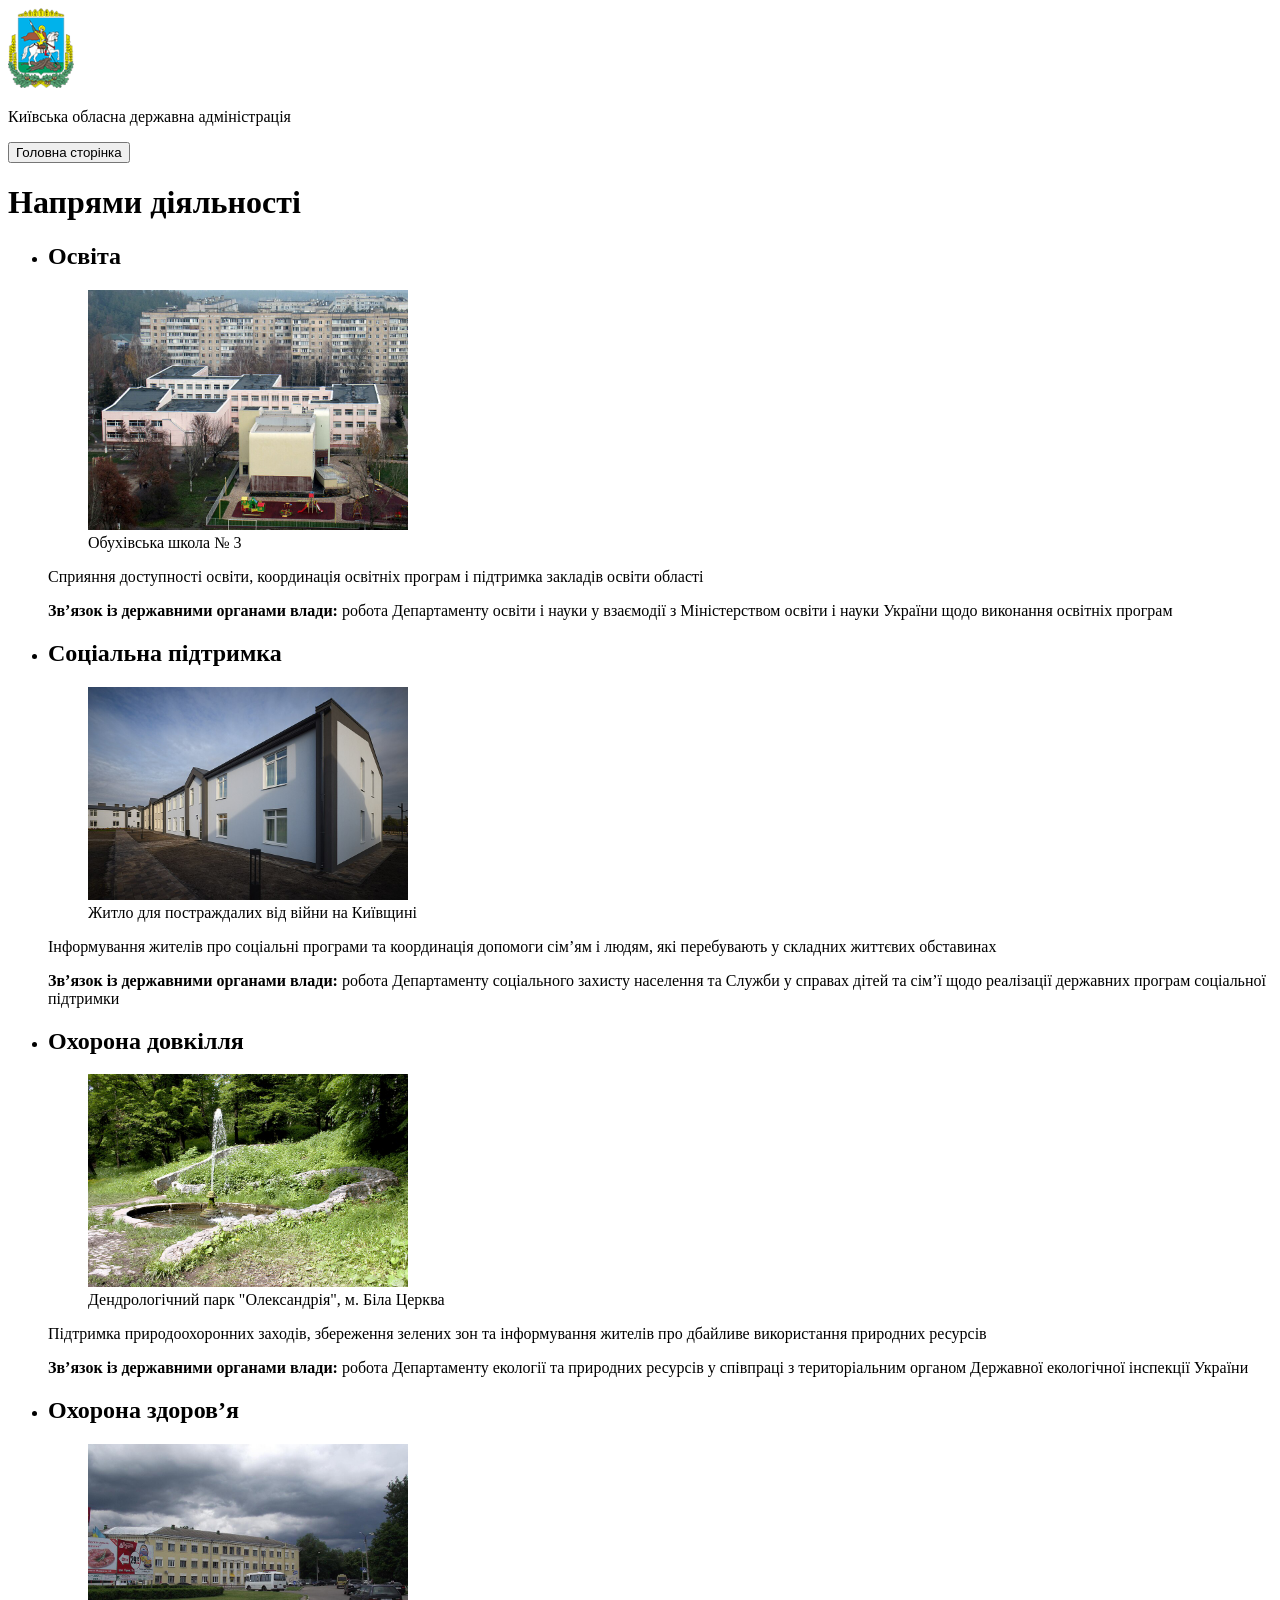
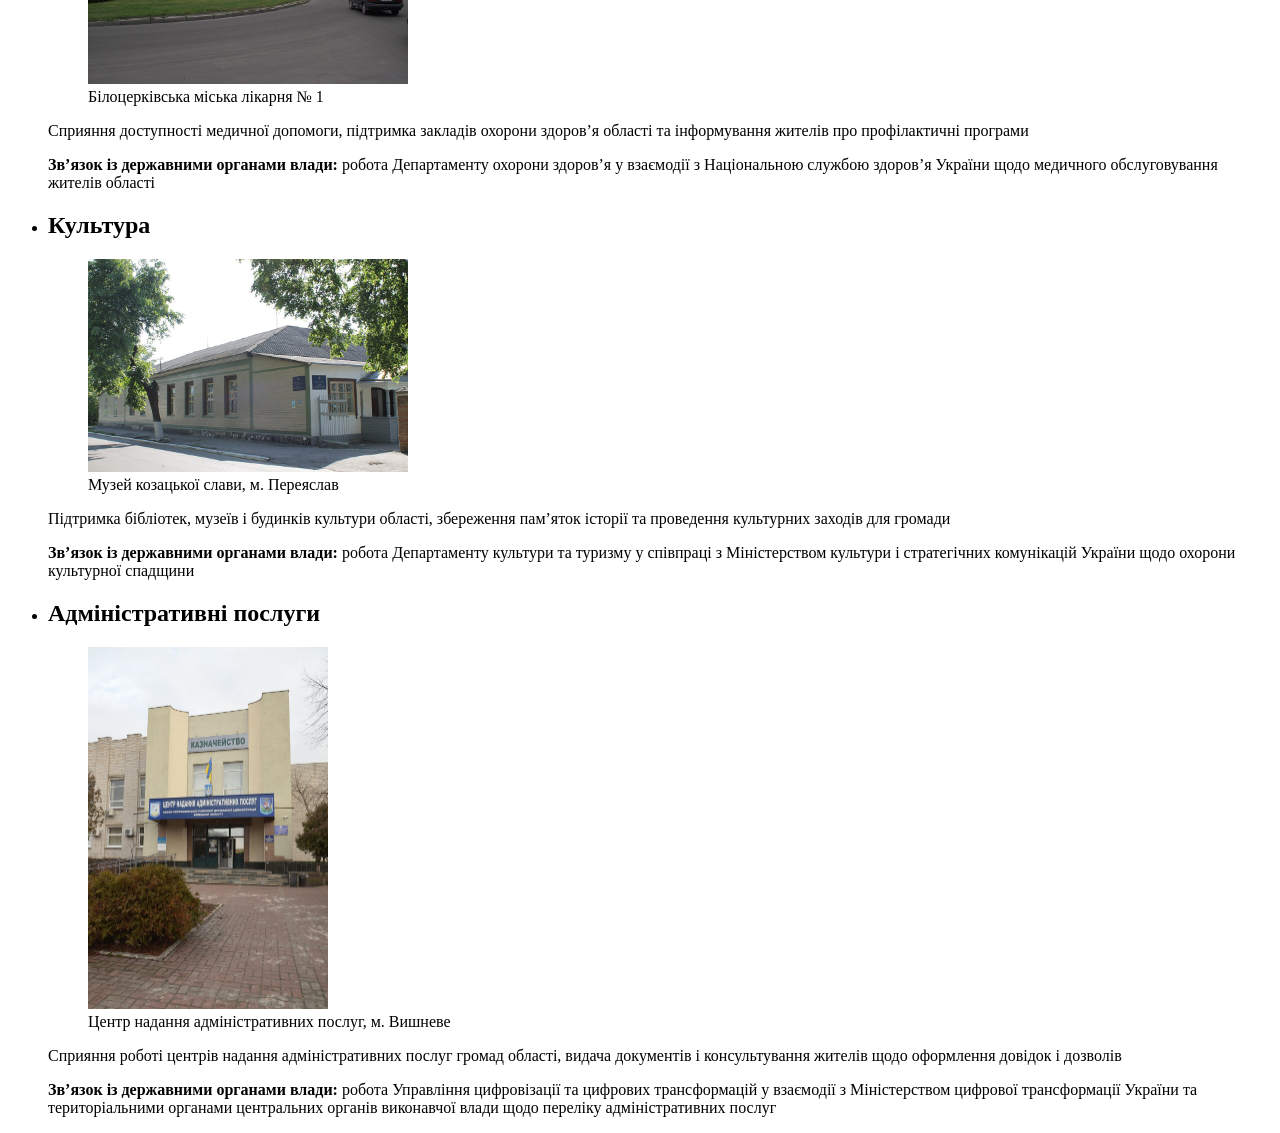
==== activities.html @ e3e4bb05 "lab 1: HTML markup" ====
<!DOCTYPE html>
<html lang="uk">
<head>
    <meta charset="UTF-8">
    <meta name="viewport" content="width=device-width, initial-scale=1">
    <title>Напрями діяльності - Київська обласна державна адміністрація</title>
    <link rel="icon" href="images/logo.png" type="image/png">
</head>
<body>
    <header>
        <img src="images/logo.png" alt="Герб Київської області" width="66" height="80">
        <p>Київська обласна державна адміністрація</p>
        <nav aria-label="Повернення на головну сторінку">
            <form action="index.html" method="get">
                <button type="submit">Головна сторінка</button>
            </form>
        </nav>
    </header>

    <main>
        <h1>Напрями діяльності</h1>
        <ul>
            <li>
                <article>
                    <h2>Освіта</h2>
                    <figure>
                        <img src="images/education.jpg" alt="Будівля школи № 3 у місті Обухові" width="320" height="240">
                        <figcaption>Обухівська школа № 3</figcaption>
                    </figure>
                    <p>Сприяння доступності освіти, координація освітніх програм і підтримка закладів освіти області</p>
                    <p><b>Зв’язок із державними органами влади:</b> робота Департаменту освіти і науки у взаємодії з Міністерством освіти і науки України щодо виконання освітніх програм</p>
                </article>
            </li>
            <li>
                <article>
                    <h2>Соціальна підтримка</h2>
                    <figure>
                        <img src="images/social.jpg" alt="Нові житлові будинки для людей, які втратили домівки через війну" width="320" height="213">
                        <figcaption>Житло для постраждалих від війни на Київщині</figcaption>
                    </figure>
                    <p>Інформування жителів про соціальні програми та координація допомоги сім’ям і людям, які перебувають у складних життєвих обставинах</p>
                    <p><b>Зв’язок із державними органами влади:</b> робота Департаменту соціального захисту населення та Служби у справах дітей та сім’ї щодо реалізації державних програм соціальної підтримки</p>
                </article>
            </li>
            <li>
                <article>
                    <h2>Охорона довкілля</h2>
                    <figure>
                        <img src="images/environment.jpg" alt="Фонтан серед дерев у дендропарку &quot;Олександрія&quot;" width="320" height="213">
                        <figcaption>Дендрологічний парк "Олександрія", м. Біла Церква</figcaption>
                    </figure>
                    <p>Підтримка природоохоронних заходів, збереження зелених зон та інформування жителів про дбайливе використання природних ресурсів</p>
                    <p><b>Зв’язок із державними органами влади:</b> робота Департаменту екології та природних ресурсів у співпраці з територіальним органом Державної екологічної інспекції України</p>
                </article>
            </li>
            <li>
                <article>
                    <h2>Охорона здоров’я</h2>
                    <figure>
                        <img src="images/health.jpg" alt="Будівля міської лікарні № 1 у Білій Церкві" width="320" height="240">
                        <figcaption>Білоцерківська міська лікарня № 1</figcaption>
                    </figure>
                    <p>Сприяння доступності медичної допомоги, підтримка закладів охорони здоров’я області та інформування жителів про профілактичні програми</p>
                    <p><b>Зв’язок із державними органами влади:</b> робота Департаменту охорони здоров’я у взаємодії з Національною службою здоров’я України щодо медичного обслуговування жителів області</p>
                </article>
            </li>
            <li>
                <article>
                    <h2>Культура</h2>
                    <figure>
                        <img src="images/culture.jpg" alt="Будівля музею козацької слави в Переяславі" width="320" height="213">
                        <figcaption>Музей козацької слави, м. Переяслав</figcaption>
                    </figure>
                    <p>Підтримка бібліотек, музеїв і будинків культури області, збереження пам’яток історії та проведення культурних заходів для громади</p>
                    <p><b>Зв’язок із державними органами влади:</b> робота Департаменту культури та туризму у співпраці з Міністерством культури і стратегічних комунікацій України щодо охорони культурної спадщини</p>
                </article>
            </li>
            <li>
                <article>
                    <h2>Адміністративні послуги</h2>
                    <figure>
                        <img src="images/services.jpg" alt="Вхід до центру надання адміністративних послуг у Вишневому" width="240" height="362">
                        <figcaption>Центр надання адміністративних послуг, м. Вишневе</figcaption>
                    </figure>
                    <p>Сприяння роботі центрів надання адміністративних послуг громад області, видача документів і консультування жителів щодо оформлення довідок і дозволів</p>
                    <p><b>Зв’язок із державними органами влади:</b> робота Управління цифровізації та цифрових трансформацій у взаємодії з Міністерством цифрової трансформації України та територіальними органами центральних органів виконавчої влади щодо переліку адміністративних послуг</p>
                </article>
            </li>
        </ul>
    </main>
</body>
</html>
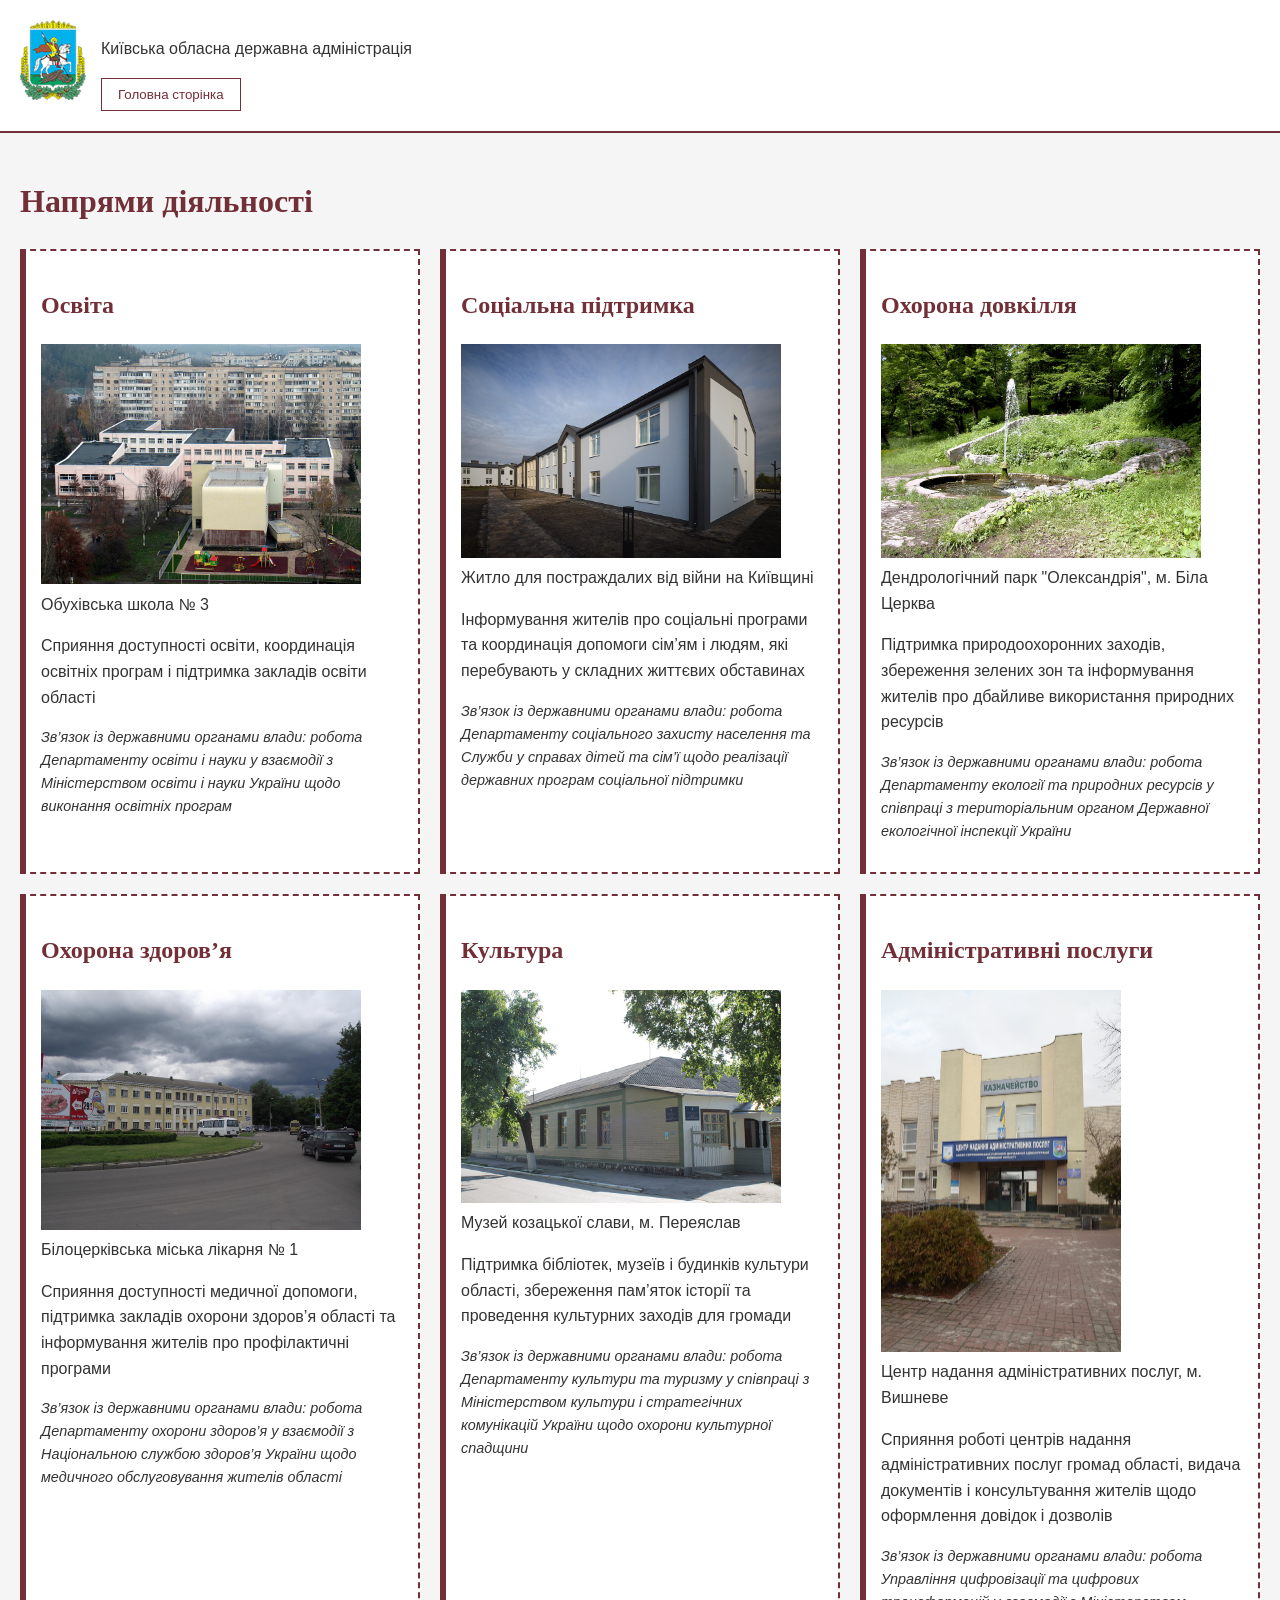
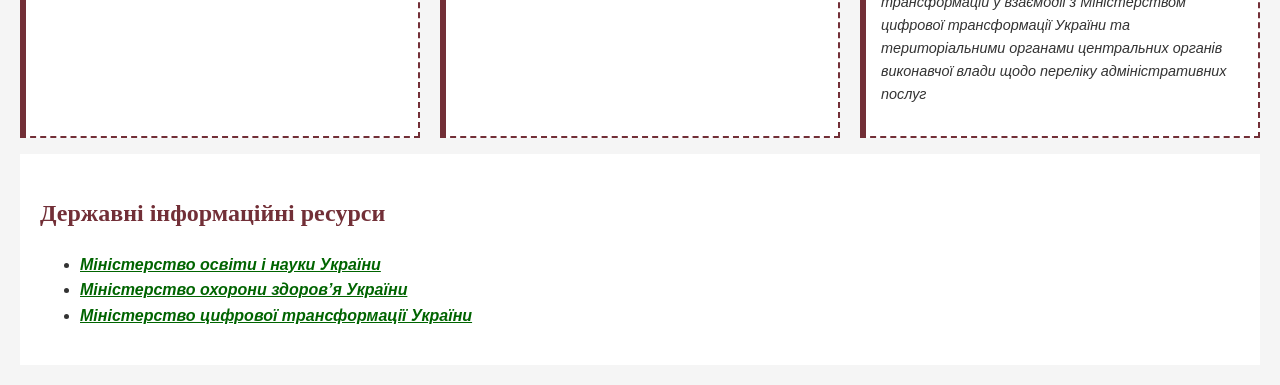
==== commit 9a8bf41c: "lab 2: CSS styling" ====
--- a/activities.html
+++ b/activities.html
@@ -5,8 +5,9 @@
     <meta name="viewport" content="width=device-width, initial-scale=1">
     <title>Напрями діяльності - Київська обласна державна адміністрація</title>
     <link rel="icon" href="images/logo.png" type="image/png">
+    <link rel="stylesheet" href="styles.css">
 </head>
-<body>
+<body class="activities">
     <header>
         <img src="images/logo.png" alt="Герб Київської області" width="66" height="80">
         <p>Київська обласна державна адміністрація</p>
@@ -19,7 +20,7 @@
 
     <main>
         <h1>Напрями діяльності</h1>
-        <ul>
+        <ul class="directions">
             <li>
                 <article>
                     <h2>Освіта</h2>
@@ -28,7 +29,7 @@
                         <figcaption>Обухівська школа № 3</figcaption>
                     </figure>
                     <p>Сприяння доступності освіти, координація освітніх програм і підтримка закладів освіти області</p>
-                    <p><b>Зв’язок із державними органами влади:</b> робота Департаменту освіти і науки у взаємодії з Міністерством освіти і науки України щодо виконання освітніх програм</p>
+                    <p class="gov">Зв’язок із державними органами влади: робота Департаменту освіти і науки у взаємодії з Міністерством освіти і науки України щодо виконання освітніх програм</p>
                 </article>
             </li>
             <li>
@@ -39,7 +40,7 @@
                         <figcaption>Житло для постраждалих від війни на Київщині</figcaption>
                     </figure>
                     <p>Інформування жителів про соціальні програми та координація допомоги сім’ям і людям, які перебувають у складних життєвих обставинах</p>
-                    <p><b>Зв’язок із державними органами влади:</b> робота Департаменту соціального захисту населення та Служби у справах дітей та сім’ї щодо реалізації державних програм соціальної підтримки</p>
+                    <p class="gov">Зв’язок із державними органами влади: робота Департаменту соціального захисту населення та Служби у справах дітей та сім’ї щодо реалізації державних програм соціальної підтримки</p>
                 </article>
             </li>
             <li>
@@ -50,7 +51,7 @@
                         <figcaption>Дендрологічний парк "Олександрія", м. Біла Церква</figcaption>
                     </figure>
                     <p>Підтримка природоохоронних заходів, збереження зелених зон та інформування жителів про дбайливе використання природних ресурсів</p>
-                    <p><b>Зв’язок із державними органами влади:</b> робота Департаменту екології та природних ресурсів у співпраці з територіальним органом Державної екологічної інспекції України</p>
+                    <p class="gov">Зв’язок із державними органами влади: робота Департаменту екології та природних ресурсів у співпраці з територіальним органом Державної екологічної інспекції України</p>
                 </article>
             </li>
             <li>
@@ -61,7 +62,7 @@
                         <figcaption>Білоцерківська міська лікарня № 1</figcaption>
                     </figure>
                     <p>Сприяння доступності медичної допомоги, підтримка закладів охорони здоров’я області та інформування жителів про профілактичні програми</p>
-                    <p><b>Зв’язок із державними органами влади:</b> робота Департаменту охорони здоров’я у взаємодії з Національною службою здоров’я України щодо медичного обслуговування жителів області</p>
+                    <p class="gov">Зв’язок із державними органами влади: робота Департаменту охорони здоров’я у взаємодії з Національною службою здоров’я України щодо медичного обслуговування жителів області</p>
                 </article>
             </li>
             <li>
@@ -72,7 +73,7 @@
                         <figcaption>Музей козацької слави, м. Переяслав</figcaption>
                     </figure>
                     <p>Підтримка бібліотек, музеїв і будинків культури області, збереження пам’яток історії та проведення культурних заходів для громади</p>
-                    <p><b>Зв’язок із державними органами влади:</b> робота Департаменту культури та туризму у співпраці з Міністерством культури і стратегічних комунікацій України щодо охорони культурної спадщини</p>
+                    <p class="gov">Зв’язок із державними органами влади: робота Департаменту культури та туризму у співпраці з Міністерством культури і стратегічних комунікацій України щодо охорони культурної спадщини</p>
                 </article>
             </li>
             <li>
@@ -83,10 +84,19 @@
                         <figcaption>Центр надання адміністративних послуг, м. Вишневе</figcaption>
                     </figure>
                     <p>Сприяння роботі центрів надання адміністративних послуг громад області, видача документів і консультування жителів щодо оформлення довідок і дозволів</p>
-                    <p><b>Зв’язок із державними органами влади:</b> робота Управління цифровізації та цифрових трансформацій у взаємодії з Міністерством цифрової трансформації України та територіальними органами центральних органів виконавчої влади щодо переліку адміністративних послуг</p>
+                    <p class="gov">Зв’язок із державними органами влади: робота Управління цифровізації та цифрових трансформацій у взаємодії з Міністерством цифрової трансформації України та територіальними органами центральних органів виконавчої влади щодо переліку адміністративних послуг</p>
                 </article>
             </li>
         </ul>
+
+        <aside>
+            <h2>Державні інформаційні ресурси</h2>
+            <ul>
+                <li><a href="https://mon.gov.ua/" target="_blank" rel="noopener noreferrer">Міністерство освіти і науки України</a></li>
+                <li><a href="https://moz.gov.ua/" target="_blank" rel="noopener noreferrer">Міністерство охорони здоров’я України</a></li>
+                <li><a href="https://thedigital.gov.ua/" target="_blank" rel="noopener noreferrer">Міністерство цифрової трансформації України</a></li>
+            </ul>
+        </aside>
     </main>
 </body>
-</html>+</html>
--- a/styles.css
+++ b/styles.css
@@ -0,0 +1,140 @@
+body {
+    margin: 0;
+    padding: 20px;
+    background: rgb(245, 245, 245);
+    color: hsl(0, 0%, 20%);
+    font-family: "Segoe UI", Arial, sans-serif;
+    line-height: 1.6;
+}
+h1, h2, h3, caption {
+    font-family: Georgia, "Times New Roman", serif;
+    color: #722f37;
+}
+header {
+    background: white;
+    padding: 20px;
+    border-bottom: 2px solid #722f37;
+}
+header img {
+    float: left;
+    margin-right: 15px;
+}
+header h1 {
+    margin: 0;
+}
+nav form {
+    display: inline;
+}
+button {
+    background: white;
+    color: #722f37;
+    border: 1px solid #722f37;
+    padding: 8px 16px;
+    transition: background-color 0.3s, color 0.3s, border-color 0.3s;
+}
+button:hover {
+    background-color: #722f37;
+    color: white;
+    border-color: black;
+}
+table {
+    border-collapse: collapse;
+    width: 100%;
+    background: white;
+}
+th, td {
+    border: 1px solid #722f37;
+    padding: 8px;
+}
+a[target] {
+    font-weight: bold;
+}
+a[href*="gov.ua"] {
+    font-style: italic;
+}
+h3 + ol {
+    margin-top: 0;
+}
+aside {
+    background: white;
+    padding: 20px;
+}
+footer {
+    background: white;
+    padding: 20px;
+    margin-top: 20px;
+}
+.activities {
+    padding-top: 155px;
+}
+.activities header {
+    position: fixed;
+    top: 0;
+    left: 0;
+    right: 0;
+    z-index: 1;
+}
+.activities a:link {
+    color: darkgreen;
+}
+.directions {
+    display: grid;
+    grid-template-columns: repeat(auto-fit, minmax(300px, 1fr));
+    gap: 20px;
+    list-style: none;
+    padding: 0;
+}
+.directions article {
+    height: 100%;
+    box-sizing: border-box;
+    background: white;
+    padding: 15px;
+    border: 2px dashed #722f37;
+    border-left: 6px solid #722f37;
+}
+.directions figure {
+    margin: 0;
+}
+.directions img {
+    max-width: 100%;
+    height: auto;
+}
+.directions img:hover {
+    animation-name: dim;
+    animation-duration: 1s;
+    animation-fill-mode: forwards;
+}
+@keyframes dim {
+    from { filter: brightness(1); }
+    to { filter: brightness(0.75); }
+}
+.gov {
+    font-weight: lighter;
+    font-size: 0.9em;
+    font-style: italic;
+}
+main form {
+    display: flex;
+    flex-flow: row wrap;
+    justify-content: center;
+    align-items: flex-start;
+    align-content: flex-start;
+    gap: 15px;
+    max-width: 900px;
+    background: white;
+    padding: 20px;
+}
+main form > fieldset {
+    order: 1;
+    flex-grow: 1;
+    flex-shrink: 0;
+    flex-basis: 100%;
+}
+main form > p {
+    order: 2;
+    flex-grow: 1;
+}
+main form > button {
+    order: 3;
+    align-self: center;
+}
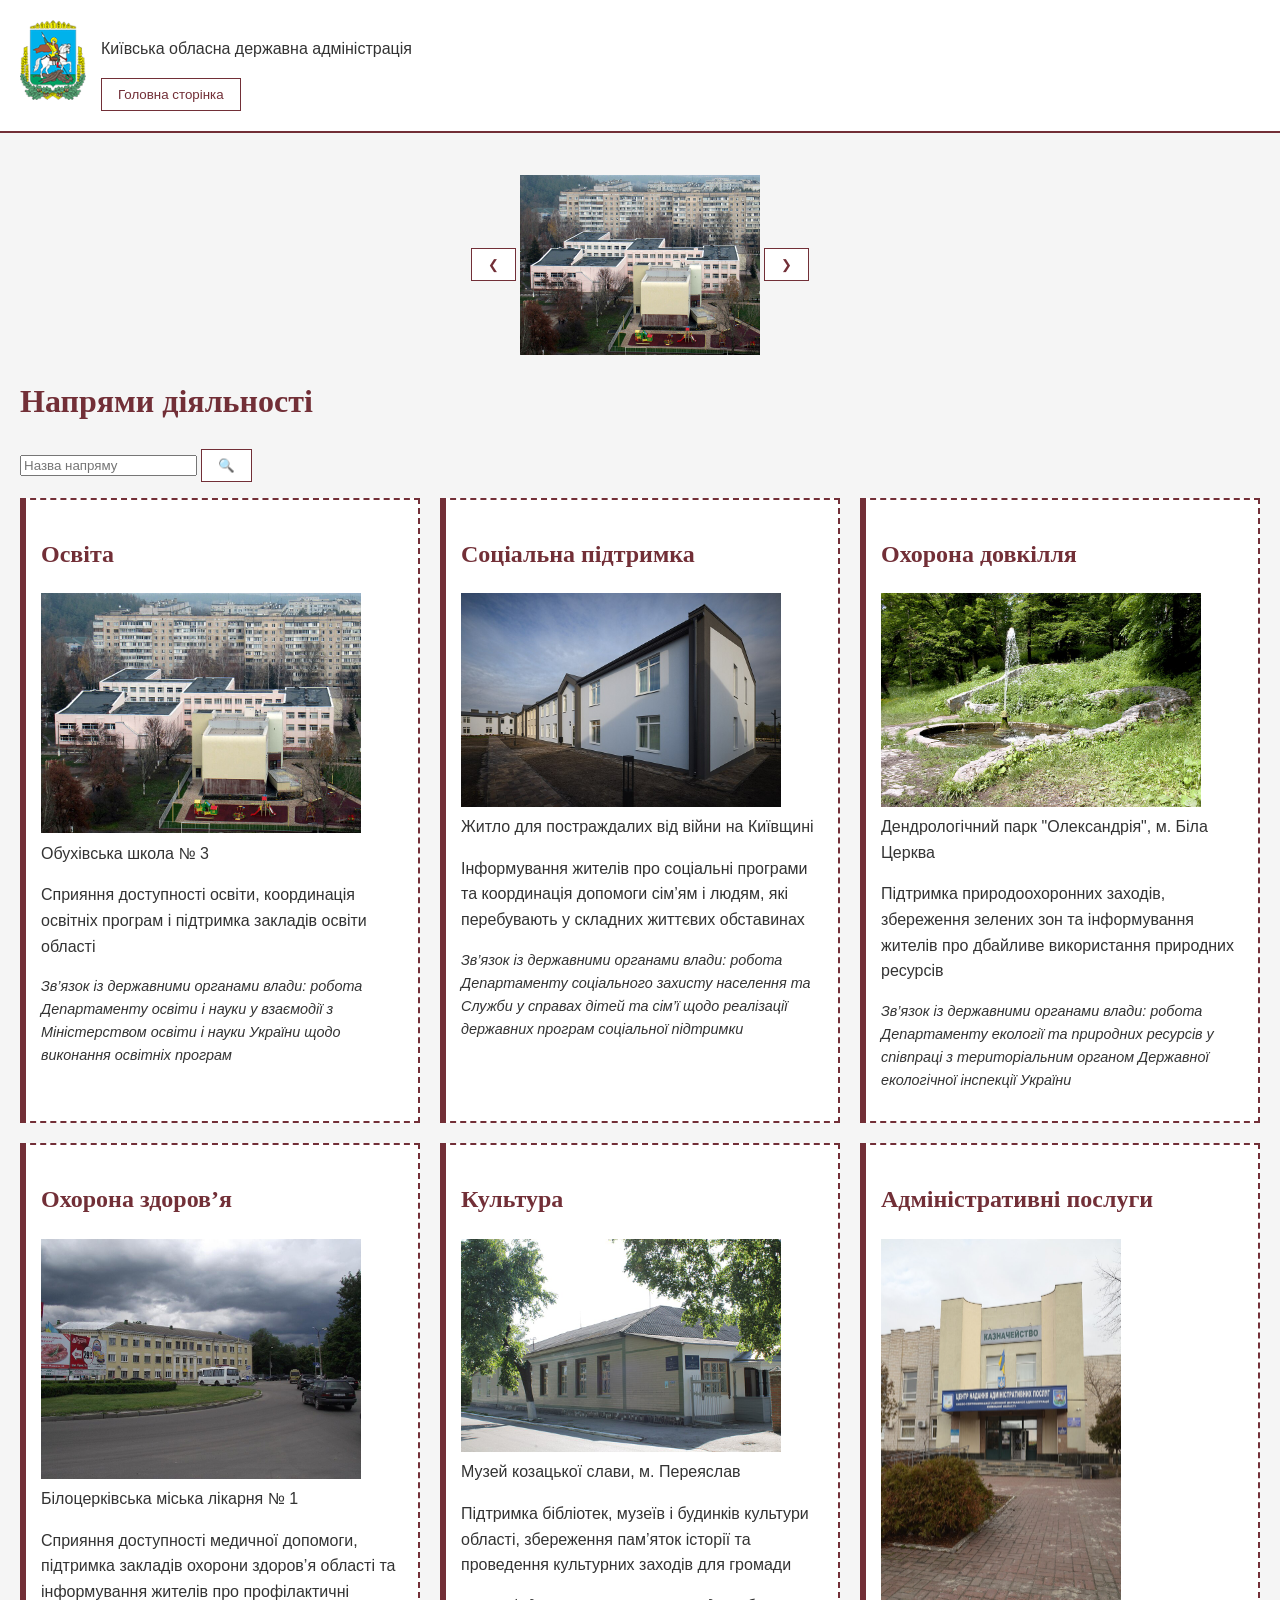
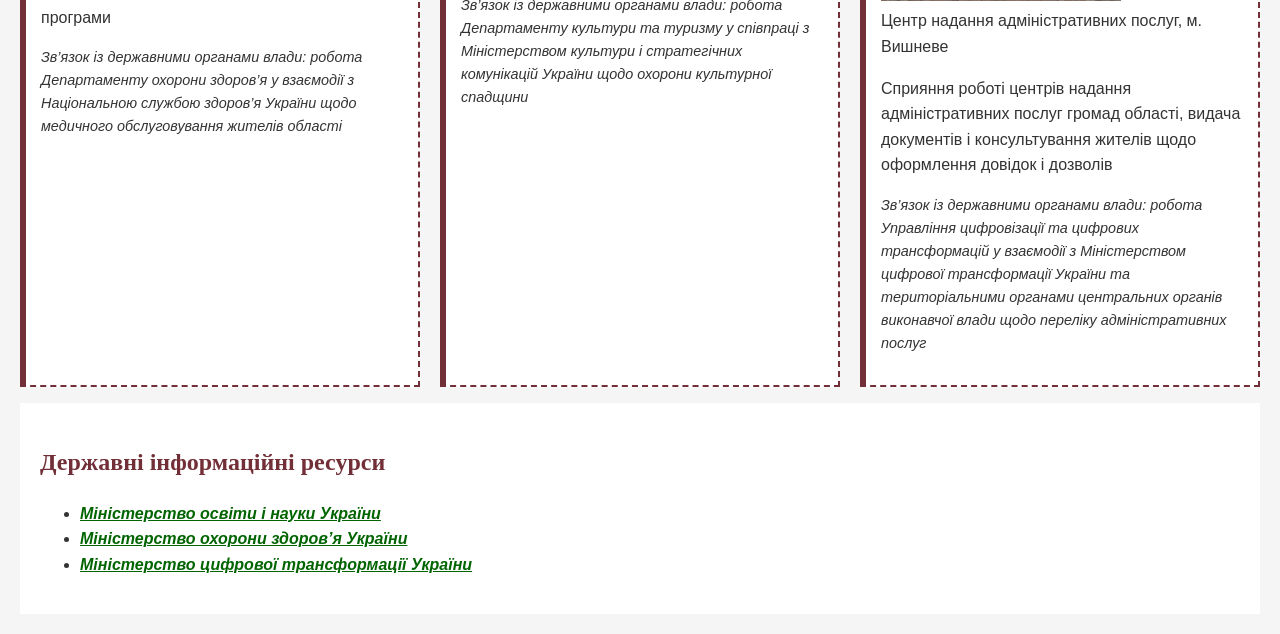
==== commit efc537eb: "lab 4: client scripts" ====
--- a/activities.html
+++ b/activities.html
@@ -19,10 +19,19 @@
     </header>
 
     <main>
+        <div class="carousel">
+            <button type="button" id="prev">❮</button>
+            <img id="slide" src="images/education.jpg" alt="Будівля школи № 3 у місті Обухові">
+            <button type="button" id="next">❯</button>
+        </div>
         <h1>Напрями діяльності</h1>
+        <p>
+            <input type="search" id="search" placeholder="Назва напряму">
+            <button type="button" id="search-button" aria-label="Знайти">🔍</button>
+        </p>
         <ul class="directions">
             <li>
-                <article>
+                <article id="education">
                     <h2>Освіта</h2>
                     <figure>
                         <img src="images/education.jpg" alt="Будівля школи № 3 у місті Обухові" width="320" height="240">
@@ -33,7 +42,7 @@
                 </article>
             </li>
             <li>
-                <article>
+                <article id="social">
                     <h2>Соціальна підтримка</h2>
                     <figure>
                         <img src="images/social.jpg" alt="Нові житлові будинки для людей, які втратили домівки через війну" width="320" height="213">
@@ -44,7 +53,7 @@
                 </article>
             </li>
             <li>
-                <article>
+                <article id="environment">
                     <h2>Охорона довкілля</h2>
                     <figure>
                         <img src="images/environment.jpg" alt="Фонтан серед дерев у дендропарку &quot;Олександрія&quot;" width="320" height="213">
@@ -55,7 +64,7 @@
                 </article>
             </li>
             <li>
-                <article>
+                <article id="health">
                     <h2>Охорона здоров’я</h2>
                     <figure>
                         <img src="images/health.jpg" alt="Будівля міської лікарні № 1 у Білій Церкві" width="320" height="240">
@@ -66,7 +75,7 @@
                 </article>
             </li>
             <li>
-                <article>
+                <article id="culture">
                     <h2>Культура</h2>
                     <figure>
                         <img src="images/culture.jpg" alt="Будівля музею козацької слави в Переяславі" width="320" height="213">
@@ -77,7 +86,7 @@
                 </article>
             </li>
             <li>
-                <article>
+                <article id="services">
                     <h2>Адміністративні послуги</h2>
                     <figure>
                         <img src="images/services.jpg" alt="Вхід до центру надання адміністративних послуг у Вишневому" width="240" height="362">
@@ -98,5 +107,7 @@
             </ul>
         </aside>
     </main>
+    <script src="directions.js"></script>
+    <script src="activities.js"></script>
 </body>
 </html>
--- a/styles.css
+++ b/styles.css
@@ -91,6 +91,7 @@
     padding: 15px;
     border: 2px dashed #722f37;
     border-left: 6px solid #722f37;
+    scroll-margin-top: 160px;
 }
 .directions figure {
     margin: 0;
@@ -138,3 +139,19 @@
     order: 3;
     align-self: center;
 }
+.carousel {
+    margin-top: 20px;
+    text-align: center;
+}
+.carousel img {
+    height: 20vh;
+    vertical-align: middle;
+}
+#tooltip {
+    position: absolute;
+    margin-left: 10px;
+    max-width: 220px;
+    padding: 8px;
+    background: #722f37;
+    color: white;
+}
